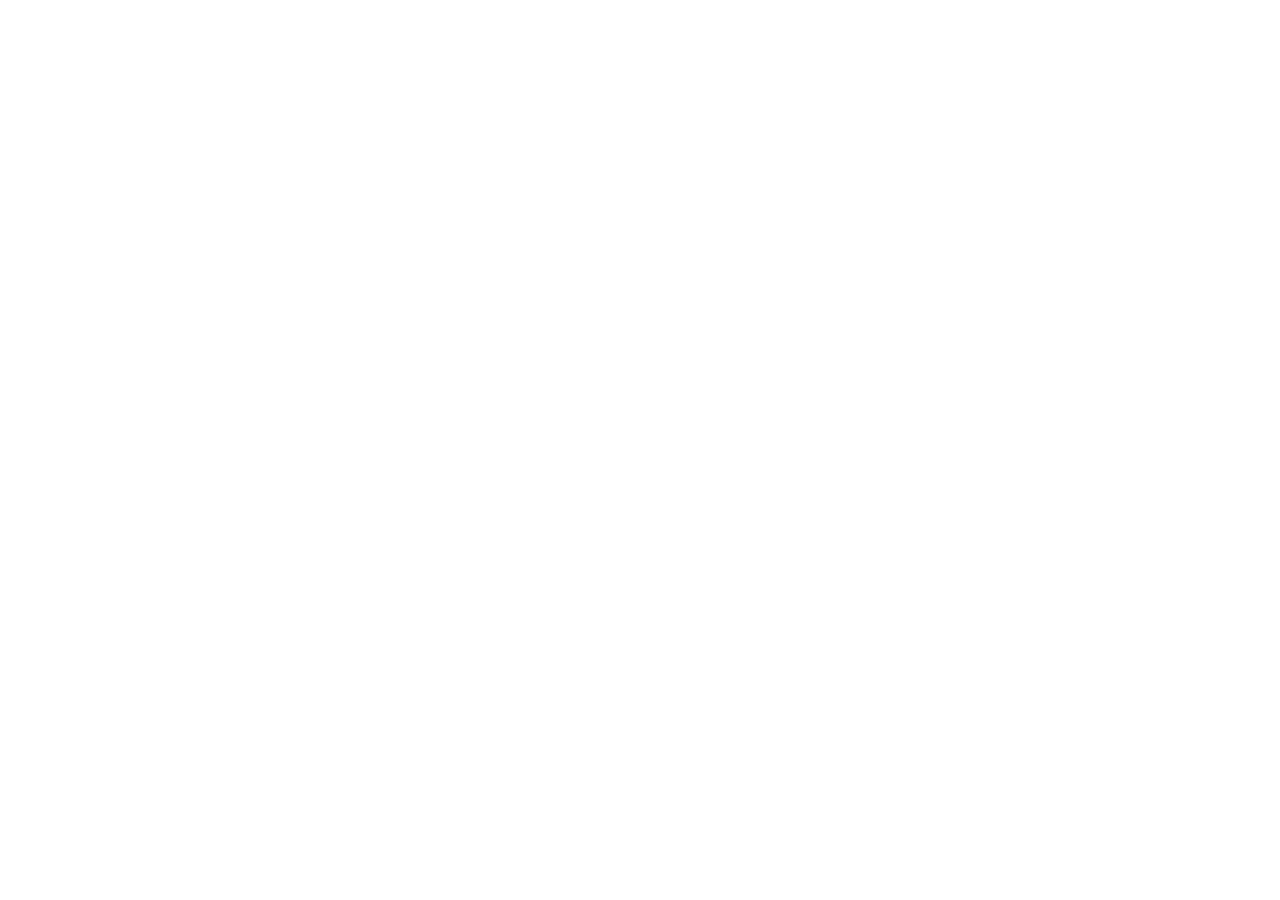
==== index.html @ 49a54564 "Add initial HTML structure for AppSyed" ====
<!DOCTYPE html>
<html lang="en">
<head>
  <meta charset="UTF-8">
  <meta name="viewport" content="width=device-width, initial-scale=1.0">
  <meta name="theme-color" content="#047857">
  <meta name="description" content="AppSyed — One Platform. Many Possibilities.">
  <title>AppSyed</title>
  <link rel="stylesheet" href="src/style.css">
</head>
<body>
  <div id="app"></div>
  <script src="src/app.js"></script>
</body>
</html>
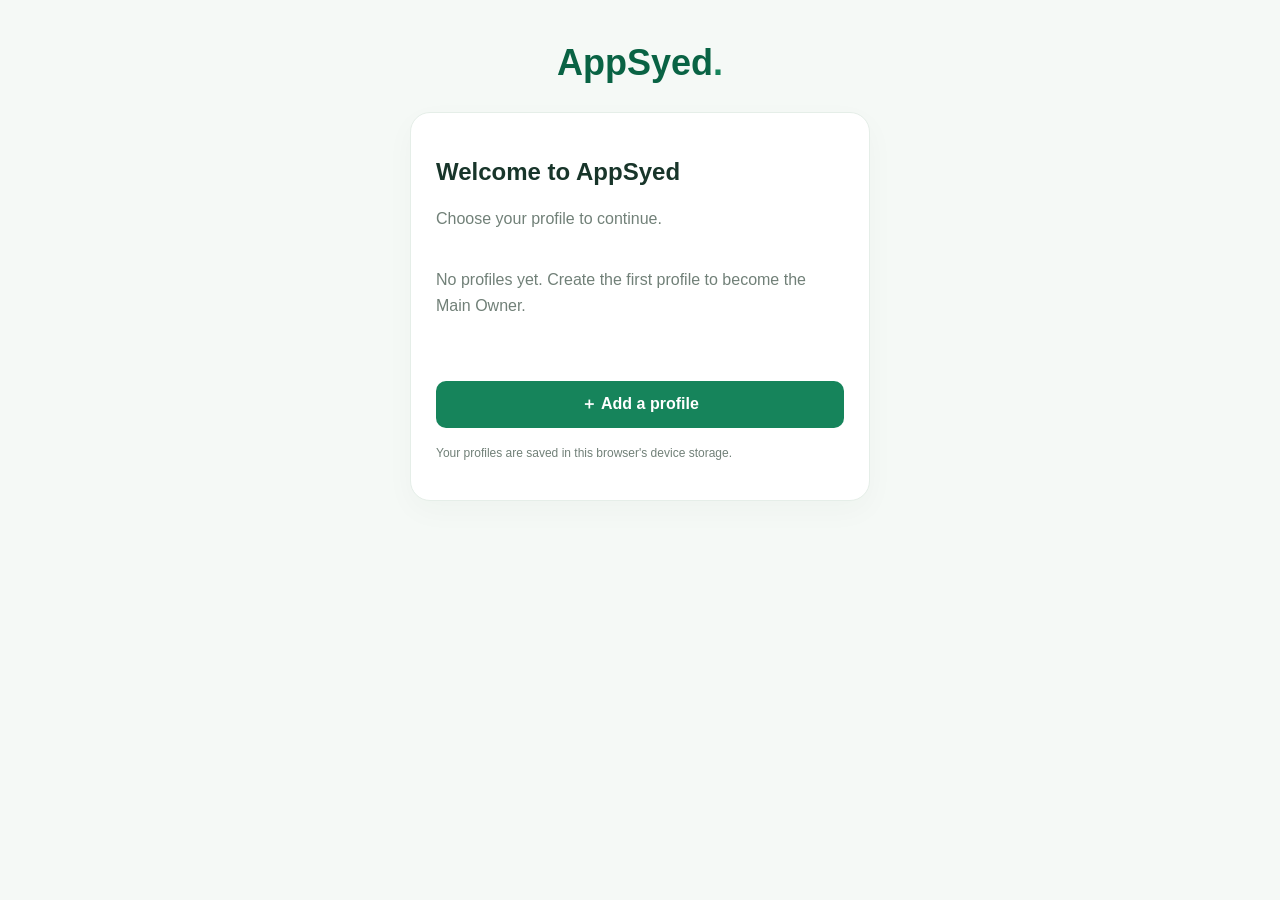
==== commit da22621e: "Update index.html" ====
--- a/index.html
+++ b/index.html
@@ -1,16 +1,614 @@
-
 <!DOCTYPE html>
 <html lang="en">
 <head>
-  <meta charset="UTF-8">
-  <meta name="viewport" content="width=device-width, initial-scale=1.0">
-  <meta name="theme-color" content="#047857">
-  <meta name="description" content="AppSyed — One Platform. Many Possibilities.">
-  <title>AppSyed</title>
-  <link rel="stylesheet" href="src/style.css">
+<meta charset="UTF-8">
+<meta name="viewport" content="width=device-width, initial-scale=1">
+<meta name="theme-color" content="#16845b">
+<title>AppSyed</title>
+<style>
+:root {
+  --green: #16845b;
+  --dark: #096344;
+  --background: #f5f9f6;
+  --text: #18352a;
+  --muted: #718078;
+  --border: #e5eee8;
+}
+* { box-sizing: border-box; }
+body {
+  margin: 0;
+  font-family: Arial, sans-serif;
+  background: var(--background);
+  color: var(--text);
+}
+button, input { font: inherit; }
+button { cursor: pointer; }
+.screen { display: none; min-height: 100vh; }
+.screen.active { display: block; }
+.wrap {
+  width: min(460px, 92%);
+  margin: auto;
+  padding: 42px 0;
+}
+.brand {
+  text-align: center;
+  color: var(--dark);
+  font-size: 36px;
+  font-weight: 800;
+  margin-bottom: 28px;
+}
+.brand span { color: var(--green); }
+.panel {
+  background: white;
+  border: 1px solid var(--border);
+  border-radius: 20px;
+  padding: 25px;
+  box-shadow: 0 10px 30px #18352a08;
+}
+.muted { color: var(--muted); line-height: 1.6; }
+.profile-list { display: grid; gap: 10px; margin: 20px 0; }
+.profile {
+  width: 100%;
+  display: flex;
+  align-items: center;
+  gap: 12px;
+  padding: 13px;
+  border: 1px solid var(--border);
+  border-radius: 13px;
+  background: white;
+  text-align: left;
+  color: var(--text);
+}
+.profile:hover { border-color: var(--green); }
+.avatar {
+  width: 44px;
+  height: 44px;
+  border-radius: 13px;
+  background: #e5f4e9;
+  color: var(--green);
+  display: grid;
+  place-items: center;
+  font-weight: bold;
+  font-size: 20px;
+  flex-shrink: 0;
+}
+.profile-info { flex: 1; }
+.profile-info small {
+  display: block;
+  color: var(--muted);
+  margin-top: 4px;
+}
+.field {
+  display: block;
+  width: 100%;
+  padding: 13px;
+  margin: 12px 0;
+  border: 1px solid var(--border);
+  border-radius: 10px;
+  outline-color: var(--green);
+}
+.btn {
+  width: 100%;
+  border: 0;
+  border-radius: 10px;
+  padding: 13px;
+  font-weight: bold;
+  margin-top: 8px;
+}
+.primary { background: var(--green); color: white; }
+.secondary { background: #edf5ef; color: var(--dark); }
+.text-button {
+  background: none;
+  border: 0;
+  color: var(--green);
+  padding: 12px 0;
+  font-weight: bold;
+}
+.message {
+  color: #b83c3c;
+  font-size: 13px;
+  min-height: 18px;
+  line-height: 1.5;
+}
+.notice {
+  padding: 12px;
+  border-radius: 10px;
+  background: #edf5ef;
+  color: var(--dark);
+  line-height: 1.5;
+  font-size: 14px;
+  margin: 14px 0;
+}
+.home {
+  width: min(1050px, 90%);
+  margin: auto;
+  padding: 35px 0 110px;
+}
+.top {
+  display: flex;
+  justify-content: space-between;
+  align-items: center;
+  padding: 17px 5%;
+  background: white;
+  border-bottom: 1px solid var(--border);
+}
+.top .brand { font-size: 25px; margin: 0; }
+.top button {
+  padding: 10px 13px;
+  border: 1px solid var(--border);
+  background: white;
+  border-radius: 9px;
+}
+.home h1 { font-size: clamp(32px, 5vw, 48px); }
+.home h1 span { color: var(--green); }
+.cards {
+  display: grid;
+  grid-template-columns: repeat(auto-fit, minmax(240px, 1fr));
+  gap: 16px;
+  margin-top: 25px;
+}
+.app-card, .creator-card {
+  background: white;
+  border: 1px solid var(--border);
+  border-radius: 18px;
+  padding: 24px;
+}
+.creator-card { background: #eaf5ed; margin-top: 22px; }
+.app-icon {
+  width: 55px;
+  height: 55px;
+  border-radius: 15px;
+  background: #e5f4e9;
+  color: var(--green);
+  display: grid;
+  place-items: center;
+  font-size: 26px;
+}
+.open-link {
+  display: inline-block;
+  background: var(--green);
+  color: white;
+  text-decoration: none;
+  padding: 12px 18px;
+  border-radius: 10px;
+  font-weight: bold;
+  margin-top: 8px;
+}
+.request {
+  display: flex;
+  justify-content: space-between;
+  align-items: center;
+  gap: 12px;
+  padding: 12px 0;
+  border-top: 1px solid var(--border);
+}
+.request button {
+  border: 0;
+  background: var(--green);
+  color: white;
+  border-radius: 8px;
+  padding: 9px 12px;
+}
+@media(max-width: 480px) {
+  .wrap { padding-top: 28px; }
+  .panel { padding: 19px; }
+  .top { padding: 14px 4%; }
+}
+</style>
 </head>
+
 <body>
-  <div id="app"></div>
-  <script src="src/app.js"></script>
+
+<section id="profileScreen" class="screen active">
+  <div class="wrap">
+    <div class="brand">AppSyed<span>.</span></div>
+    <div class="panel">
+      <h2>Welcome to AppSyed</h2>
+      <p class="muted">Choose your profile to continue.</p>
+      <div id="profileList" class="profile-list"></div>
+      <div id="profileMessage" class="message"></div>
+      <button class="btn primary" onclick="showCreate()">＋ Add a profile</button>
+      <p class="muted" style="font-size:12px;margin-top:16px">
+        Your profiles are saved in this browser's device storage.
+      </p>
+    </div>
+  </div>
+</section>
+
+<section id="loginScreen" class="screen">
+  <div class="wrap">
+    <div class="brand">AppSyed<span>.</span></div>
+    <div class="panel">
+      <h2 id="loginHeading">Enter your PIN</h2>
+      <p id="loginDescription" class="muted"></p>
+      <input id="loginPin" class="field" type="password"
+        inputmode="numeric" autocomplete="current-password"
+        placeholder="Enter your PIN">
+      <div id="loginMessage" class="message"></div>
+      <button class="btn primary" onclick="login()">Continue</button>
+      <button class="text-button" onclick="showProfiles()">← Back to profiles</button>
+    </div>
+  </div>
+</section>
+
+<section id="createScreen" class="screen">
+  <div class="wrap">
+    <div class="brand">AppSyed<span>.</span></div>
+    <div class="panel">
+      <h2>Create a profile</h2>
+      <p class="muted">Set up a separate profile with its own PIN.</p>
+
+      <input id="newName" class="field" maxlength="35"
+        autocomplete="off" placeholder="Profile name">
+
+      <input id="newPin" class="field" type="password"
+        inputmode="numeric" maxlength="8"
+        autocomplete="new-password" placeholder="Create a 4–8 digit PIN">
+
+      <input id="confirmPin" class="field" type="password"
+        inputmode="numeric" maxlength="8"
+        autocomplete="new-password" placeholder="Confirm your PIN">
+
+      <div id="createMessage" class="message"></div>
+      <div id="createNotice" class="notice" style="display:none"></div>
+
+      <button class="btn primary" onclick="createProfile()">Create profile</button>
+      <button class="text-button" onclick="showProfiles()">← Back</button>
+    </div>
+  </div>
+</section>
+
+<section id="homeScreen" class="screen">
+  <div class="top">
+    <div class="brand">AppSyed<span>.</span></div>
+    <button onclick="showProfiles()">Switch profile</button>
+  </div>
+
+  <main class="home">
+    <p class="muted" id="welcomeRole"></p>
+    <h1>Welcome, <span id="welcomeName">there</span>!</h1>
+    <p class="muted">Your digital world, all in one place.</p>
+
+    <div class="cards">
+      <article class="app-card">
+        <div class="app-icon">✓</div>
+        <h2>Productivity</h2>
+        <p class="muted">Organise your tasks, plans and daily progress.</p>
+        <a class="open-link" href="src/apps/productivity.html">Open app</a>
+      </article>
+
+      <article class="app-card">
+        <div class="app-icon">＋</div>
+        <h2>Creator Studio</h2>
+        <p class="muted">Create and prepare your own apps for AppSyed.</p>
+        <button class="btn secondary" onclick="creatorNotice()">
+          Open Creator Studio
+        </button>
+        <p id="creatorMessage" class="muted" style="font-size:13px"></p>
+      </article>
+    </div>
+
+    <section id="ownerArea" class="creator-card" style="display:none">
+      <h2>Family profile requests</h2>
+      <p class="muted">Review requests to add a family profile.</p>
+      <div id="pendingRequests"></div>
+    </section>
+  </main>
+</section>
+
+<script src="src/storage.js"></script>
+<script>
+"use strict";
+
+const ACTIVE_PROFILE_KEY = "appsyed_active_profile";
+let selectedProfile = null;
+let currentProfile = null;
+
+function showScreen(id) {
+  document.querySelectorAll(".screen").forEach(screen => {
+    screen.classList.remove("active");
+  });
+  document.getElementById(id).classList.add("active");
+}
+
+function showProfiles() {
+  sessionStorage.removeItem(ACTIVE_PROFILE_KEY);
+  selectedProfile = null;
+  currentProfile = null;
+  showScreen("profileScreen");
+  loadProfiles();
+}
+
+function showCreate() {
+  document.getElementById("newName").value = "";
+  document.getElementById("newPin").value = "";
+  document.getElementById("confirmPin").value = "";
+  document.getElementById("createMessage").textContent = "";
+  showScreen("createScreen");
+}
+
+function showLogin(profile) {
+  selectedProfile = profile;
+  document.getElementById("loginHeading").textContent =
+    "Hello, " + profile.name;
+  document.getElementById("loginDescription").textContent =
+    "Enter your PIN to open your profile.";
+  document.getElementById("loginPin").value = "";
+  document.getElementById("loginMessage").textContent = "";
+  showScreen("loginScreen");
+  document.getElementById("loginPin").focus();
+}
+
+function bytesToBase64(bytes) {
+  let binary = "";
+  bytes.forEach(byte => binary += String.fromCharCode(byte));
+  return btoa(binary);
+}
+
+async function makePinHash(pin, saltBytes) {
+  const key = await crypto.subtle.importKey(
+    "raw",
+    new TextEncoder().encode(pin),
+    "PBKDF2",
+    false,
+    ["deriveBits"]
+  );
+
+  const bits = await crypto.subtle.deriveBits({
+    name: "PBKDF2",
+    salt: saltBytes,
+    iterations: 150000,
+    hash: "SHA-256"
+  }, key, 256);
+
+  return bytesToBase64(new Uint8Array(bits));
+}
+
+async function createProfile() {
+  const message = document.getElementById("createMessage");
+  const name = document.getElementById("newName").value.trim();
+  const pin = document.getElementById("newPin").value;
+  const confirm = document.getElementById("confirmPin").value;
+
+  message.textContent = "";
+
+  if (!name) {
+    message.textContent = "Please enter a profile name.";
+    return;
+  }
+
+  if (!/^\d{4,8}$/.test(pin)) {
+    message.textContent = "Your PIN must contain 4 to 8 digits.";
+    return;
+  }
+
+  if (pin !== confirm) {
+    message.textContent = "The PINs do not match.";
+    return;
+  }
+
+  try {
+    if (!window.crypto || !crypto.subtle) {
+      throw new Error("Secure PIN setup requires the HTTPS version of AppSyed.");
+    }
+
+    const existingProfiles = await AppSyedStorage.getProfiles();
+    const isFirstProfile = existingProfiles.length === 0;
+    const salt = crypto.getRandomValues(new Uint8Array(16));
+    const pinHash = await makePinHash(pin, salt);
+
+    const profile = {
+      id: crypto.randomUUID(),
+      name,
+      role: isFirstProfile ? "Main Owner" : "Family Member",
+      status: isFirstProfile ? "approved" : "pending",
+      pinSalt: bytesToBase64(salt),
+      pinHash,
+      createdAt: new Date().toISOString()
+    };
+
+    await AppSyedStorage.saveProfile(profile);
+
+    if (isFirstProfile) {
+      showProfiles();
+    } else {
+      document.getElementById("createNotice").style.display = "block";
+      document.getElementById("createNotice").textContent =
+        "Your profile request has been saved. The Main Owner must approve it before you can sign in.";
+      message.textContent = "";
+      document.getElementById("newName").value = "";
+      document.getElementById("newPin").value = "";
+      document.getElementById("confirmPin").value = "";
+    }
+  } catch (error) {
+    message.textContent = error.message || "Could not save this profile.";
+  }
+}
+
+async function loadProfiles() {
+  const list = document.getElementById("profileList");
+  const message = document.getElementById("profileMessage");
+  list.innerHTML = "";
+  message.textContent = "";
+
+  try {
+    const profiles = await AppSyedStorage.getProfiles();
+    const approved = profiles.filter(p => p.status === "approved");
+    const pending = profiles.filter(p => p.status === "pending");
+
+    if (approved.length === 0) {
+      list.innerHTML =
+        '<p class="muted">No profiles yet. Create the first profile to become the Main Owner.</p>';
+    }
+
+    approved.forEach(profile => {
+      const button = document.createElement("button");
+      button.className = "profile";
+
+      const avatar = document.createElement("span");
+      avatar.className = "avatar";
+      avatar.textContent = profile.name.charAt(0).toUpperCase();
+
+      const info = document.createElement("span");
+      info.className = "profile-info";
+
+      const name = document.createElement("strong");
+      name.textContent = profile.name;
+
+      const role = document.createElement("small");
+      role.textContent = profile.role;
+
+      info.append(name, role);
+      button.append(avatar, info);
+      button.onclick = () => showLogin(profile);
+      list.appendChild(button);
+    });
+
+    if (pending.length > 0) {
+      const pendingNote = document.createElement("p");
+      pendingNote.className = "muted";
+      pendingNote.textContent =
+        pending.length + " profile request(s) waiting for Main Owner approval.";
+      list.appendChild(pendingNote);
+    }
+  } catch (error) {
+    message.textContent =
+      "Could not open device storage. Please reload AppSyed and try again.";
+  }
+}
+
+async function login() {
+  const message = document.getElementById("loginMessage");
+  const pin = document.getElementById("loginPin").value;
+  message.textContent = "";
+
+  if (!selectedProfile) {
+    message.textContent = "Please select a profile first.";
+    return;
+  }
+
+  if (!/^\d{4,8}$/.test(pin)) {
+    message.textContent = "Enter your 4–8 digit PIN.";
+    return;
+  }
+
+  try {
+    const profile = await AppSyedStorage.getProfile(selectedProfile.id);
+
+    if (!profile || profile.status !== "approved") {
+      message.textContent = "This profile is not approved yet.";
+      return;
+    }
+
+    const salt = Uint8Array.from(
+      atob(profile.pinSalt),
+      character => character.charCodeAt(0)
+    );
+
+    const enteredHash = await makePinHash(pin, salt);
+
+    if (enteredHash !== profile.pinHash) {
+      message.textContent = "Incorrect PIN. Please try again.";
+      return;
+    }
+
+    currentProfile = profile;
+    sessionStorage.setItem(ACTIVE_PROFILE_KEY, profile.id);
+    openHome(profile);
+  } catch (error) {
+    message.textContent = "Could not check your PIN. Please try again.";
+  }
+}
+
+async function openHome(profile) {
+  document.getElementById("welcomeName").textContent = profile.name;
+  document.getElementById("welcomeRole").textContent = profile.role;
+  showScreen("homeScreen");
+
+  const ownerArea = document.getElementById("ownerArea");
+  ownerArea.style.display =
+    profile.role === "Main Owner" ? "block" : "none";
+
+  if (profile.role === "Main Owner") {
+    await loadPendingRequests();
+  }
+}
+
+async function loadPendingRequests() {
+  const container = document.getElementById("pendingRequests");
+  container.innerHTML = "";
+
+  try {
+    const profiles = await AppSyedStorage.getProfiles();
+    const pending = profiles.filter(p => p.status === "pending");
+
+    if (pending.length === 0) {
+      container.textContent = "No pending requests.";
+      return;
+    }
+
+    pending.forEach(profile => {
+      const row = document.createElement("div");
+      row.className = "request";
+
+      const label = document.createElement("span");
+      label.textContent = profile.name;
+
+      const approve = document.createElement("button");
+      approve.textContent = "Approve";
+      approve.onclick = async () => {
+        profile.status = "approved";
+        await AppSyedStorage.saveProfile(profile);
+        await loadPendingRequests();
+      };
+
+      row.append(label, approve);
+      container.appendChild(row);
+    });
+  } catch (error) {
+    container.textContent = "Could not load profile requests.";
+  }
+}
+
+function creatorNotice() {
+  document.getElementById("creatorMessage").textContent =
+    "Creator Studio is planned; its app-building tools are not ready yet.";
+}
+
+async function startApp() {
+  try {
+    if (!window.indexedDB) {
+      throw new Error("This browser does not support IndexedDB.");
+    }
+
+    await AppSyedStorage.openDatabase();
+
+    // Request persistent device storage where the browser allows it.
+    // The browser may decline this request.
+    if (navigator.storage && navigator.storage.persist) {
+      navigator.storage.persist().catch(() => false);
+    }
+
+    const activeId = sessionStorage.getItem(ACTIVE_PROFILE_KEY);
+
+    if (activeId) {
+      const profile = await AppSyedStorage.getProfile(activeId);
+
+      if (profile && profile.status === "approved") {
+        currentProfile = profile;
+        openHome(profile);
+        return;
+      }
+    }
+
+    showProfiles();
+  } catch (error) {
+    document.getElementById("profileMessage").textContent =
+      "AppSyed could not start its device storage. Please open it using the GitHub Pages HTTPS link.";
+  }
+}
+
+startApp();
+</script>
 </body>
 </html>
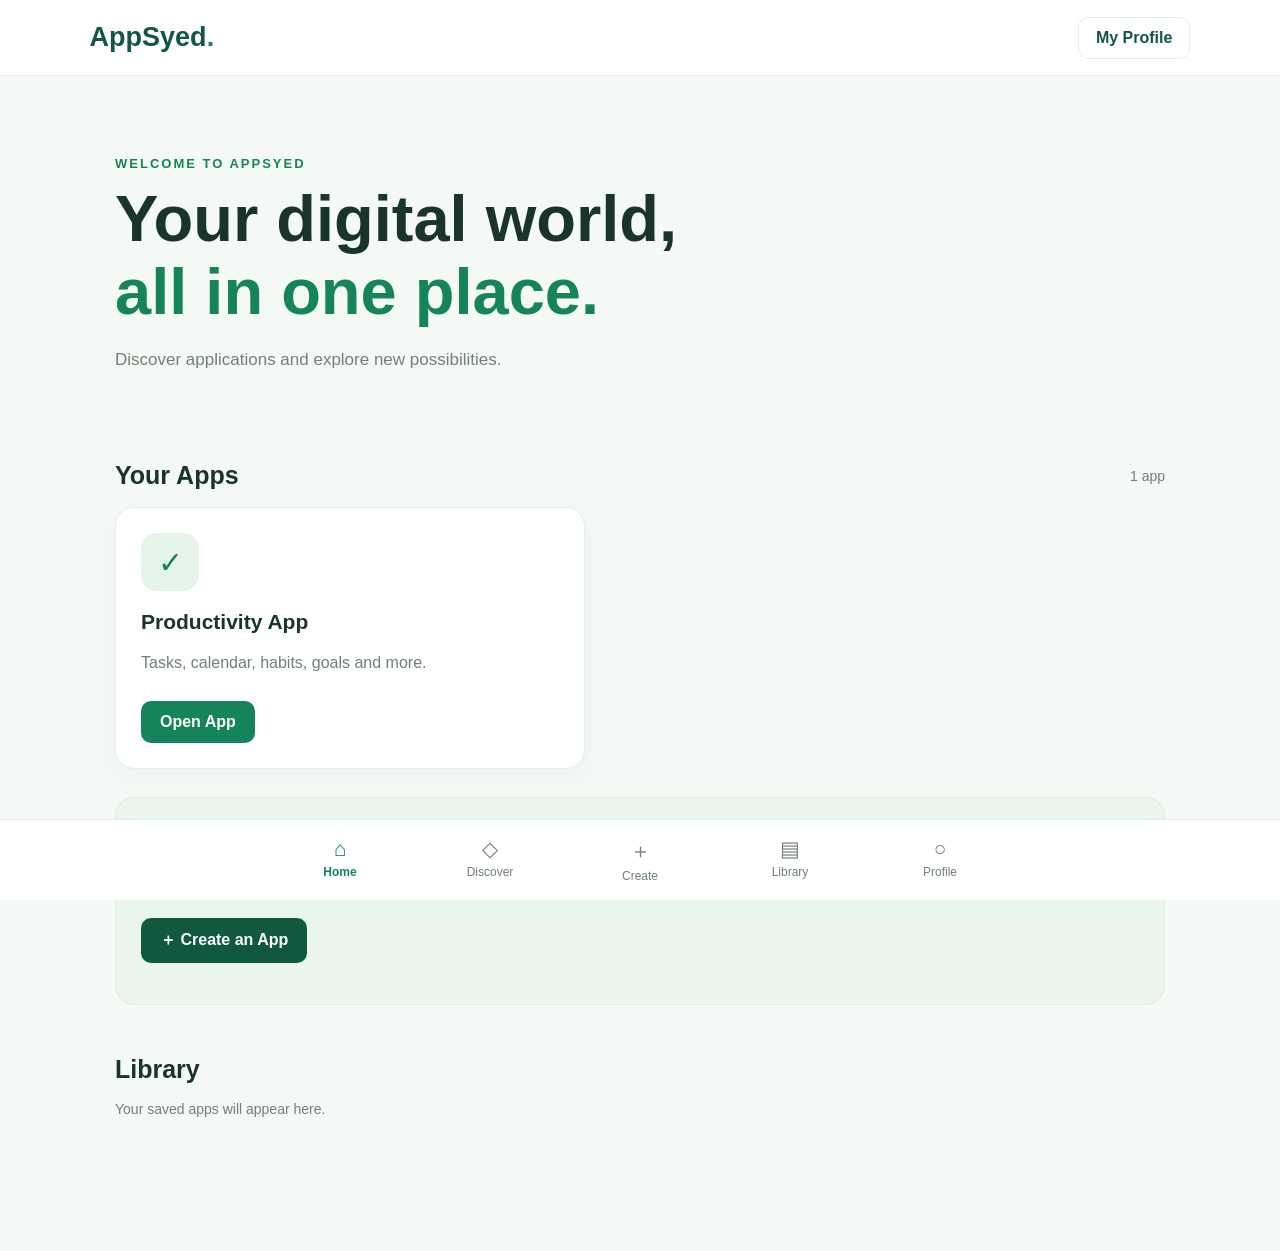
==== commit ebcce4a0: "Update index.html" ====
--- a/index.html
+++ b/index.html
@@ -1,3 +1,4 @@
+
 <!DOCTYPE html>
 <html lang="en">
 <head>
@@ -7,608 +8,318 @@
 <title>AppSyed</title>
 <style>
 :root {
-  --green: #16845b;
-  --dark: #096344;
-  --background: #f5f9f6;
-  --text: #18352a;
-  --muted: #718078;
-  --border: #e5eee8;
-}
-* { box-sizing: border-box; }
-body {
-  margin: 0;
-  font-family: Arial, sans-serif;
-  background: var(--background);
-  color: var(--text);
-}
-button, input { font: inherit; }
-button { cursor: pointer; }
-.screen { display: none; min-height: 100vh; }
-.screen.active { display: block; }
-.wrap {
-  width: min(460px, 92%);
-  margin: auto;
-  padding: 42px 0;
-}
-.brand {
-  text-align: center;
-  color: var(--dark);
-  font-size: 36px;
-  font-weight: 800;
-  margin-bottom: 28px;
-}
-.brand span { color: var(--green); }
-.panel {
-  background: white;
-  border: 1px solid var(--border);
-  border-radius: 20px;
-  padding: 25px;
-  box-shadow: 0 10px 30px #18352a08;
-}
-.muted { color: var(--muted); line-height: 1.6; }
-.profile-list { display: grid; gap: 10px; margin: 20px 0; }
-.profile {
-  width: 100%;
-  display: flex;
-  align-items: center;
-  gap: 12px;
-  padding: 13px;
-  border: 1px solid var(--border);
-  border-radius: 13px;
-  background: white;
-  text-align: left;
-  color: var(--text);
-}
-.profile:hover { border-color: var(--green); }
-.avatar {
-  width: 44px;
-  height: 44px;
-  border-radius: 13px;
-  background: #e5f4e9;
-  color: var(--green);
-  display: grid;
-  place-items: center;
-  font-weight: bold;
-  font-size: 20px;
-  flex-shrink: 0;
-}
-.profile-info { flex: 1; }
-.profile-info small {
-  display: block;
-  color: var(--muted);
-  margin-top: 4px;
-}
-.field {
-  display: block;
-  width: 100%;
-  padding: 13px;
-  margin: 12px 0;
-  border: 1px solid var(--border);
-  border-radius: 10px;
-  outline-color: var(--green);
-}
-.btn {
-  width: 100%;
-  border: 0;
-  border-radius: 10px;
-  padding: 13px;
-  font-weight: bold;
-  margin-top: 8px;
-}
-.primary { background: var(--green); color: white; }
-.secondary { background: #edf5ef; color: var(--dark); }
-.text-button {
-  background: none;
-  border: 0;
-  color: var(--green);
-  padding: 12px 0;
-  font-weight: bold;
-}
-.message {
-  color: #b83c3c;
-  font-size: 13px;
-  min-height: 18px;
-  line-height: 1.5;
-}
-.notice {
-  padding: 12px;
-  border-radius: 10px;
-  background: #edf5ef;
-  color: var(--dark);
-  line-height: 1.5;
-  font-size: 14px;
-  margin: 14px 0;
-}
-.home {
-  width: min(1050px, 90%);
-  margin: auto;
-  padding: 35px 0 110px;
-}
-.top {
-  display: flex;
-  justify-content: space-between;
-  align-items: center;
-  padding: 17px 5%;
-  background: white;
-  border-bottom: 1px solid var(--border);
-}
-.top .brand { font-size: 25px; margin: 0; }
-.top button {
-  padding: 10px 13px;
-  border: 1px solid var(--border);
-  background: white;
-  border-radius: 9px;
-}
-.home h1 { font-size: clamp(32px, 5vw, 48px); }
-.home h1 span { color: var(--green); }
-.cards {
-  display: grid;
-  grid-template-columns: repeat(auto-fit, minmax(240px, 1fr));
-  gap: 16px;
-  margin-top: 25px;
-}
-.app-card, .creator-card {
-  background: white;
-  border: 1px solid var(--border);
-  border-radius: 18px;
-  padding: 24px;
-}
-.creator-card { background: #eaf5ed; margin-top: 22px; }
-.app-icon {
-  width: 55px;
-  height: 55px;
-  border-radius: 15px;
-  background: #e5f4e9;
-  color: var(--green);
-  display: grid;
-  place-items: center;
-  font-size: 26px;
-}
-.open-link {
-  display: inline-block;
-  background: var(--green);
-  color: white;
-  text-decoration: none;
-  padding: 12px 18px;
-  border-radius: 10px;
-  font-weight: bold;
-  margin-top: 8px;
-}
-.request {
-  display: flex;
-  justify-content: space-between;
-  align-items: center;
-  gap: 12px;
-  padding: 12px 0;
-  border-top: 1px solid var(--border);
-}
-.request button {
-  border: 0;
-  background: var(--green);
-  color: white;
-  border-radius: 8px;
-  padding: 9px 12px;
-}
-@media(max-width: 480px) {
-  .wrap { padding-top: 28px; }
-  .panel { padding: 19px; }
-  .top { padding: 14px 4%; }
+  --green:#16845b;
+  --dark:#10583e;
+  --bg:#f5f9f6;
+  --text:#19352a;
+  --muted:#718078;
+  --border:#e5eee8;
+}
+*{box-sizing:border-box}
+body{margin:0;font-family:Arial,sans-serif;background:var(--bg);color:var(--text)}
+button,input{font:inherit}
+button,a{cursor:pointer}
+a{text-decoration:none;color:inherit}
+header{height:76px;background:white;border-bottom:1px solid var(--border);display:flex;align-items:center;justify-content:space-between;padding:0 7%}
+.logo{font-size:27px;font-weight:800;color:var(--dark)}
+.logo span{color:var(--green)}
+.profile-btn{border:1px solid var(--border);background:white;padding:11px 17px;border-radius:10px;color:var(--dark);font-weight:bold}
+main{width:min(1050px,88%);margin:auto;padding:55px 0 120px}
+.hero{padding:25px 0 45px}
+.eyebrow{color:var(--green);font-size:13px;font-weight:bold;letter-spacing:2px}
+.hero h1{font-size:clamp(38px,6vw,65px);line-height:1.12;margin:12px 0}
+.hero h1 span{color:var(--green)}
+.hero p{font-size:17px;color:var(--muted);line-height:1.7}
+.section-heading{display:flex;align-items:center;justify-content:space-between;margin:25px 0 17px}
+.section-heading h2{margin:0;font-size:25px}
+.count{color:var(--muted);font-size:14px}
+.app-card{background:white;border:1px solid var(--border);border-radius:19px;padding:25px;max-width:470px;box-shadow:0 8px 25px #18352a08}
+.app-icon{height:58px;width:58px;border-radius:16px;background:#e5f4e9;color:var(--green);display:grid;place-items:center;font-size:30px}
+.app-card h3{font-size:21px;margin:19px 0 8px}
+.app-card p,.creator p{color:var(--muted);line-height:1.6}
+.open-btn,.create-btn{display:inline-block;border:0;background:var(--green);color:white;padding:12px 19px;border-radius:10px;font-weight:bold;margin-top:9px}
+.creator{margin-top:28px;padding:25px;border-radius:19px;background:#eaf5ed;border:1px solid #dcece0}
+.creator h2{margin:0}
+.creator button{background:var(--dark)}
+.bottom-nav{position:fixed;bottom:0;left:0;right:0;display:flex;justify-content:center;gap:0;background:white;border-top:1px solid var(--border);padding:10px 8px calc(10px + env(safe-area-inset-bottom));z-index:5}
+.bottom-nav a{flex:1;max-width:150px;text-align:center;color:var(--muted);font-size:12px;padding:7px 2px}
+.bottom-nav a span{display:block;font-size:21px;margin-bottom:4px}
+.bottom-nav a.active{color:var(--green);font-weight:bold}
+/* Profile and login panels */
+.overlay{display:none;position:fixed;inset:0;background:#10251c99;z-index:10;overflow:auto;padding:22px}
+.overlay.show{display:grid;place-items:center}
+.dialog{background:white;border-radius:19px;padding:25px;width:min(440px,100%);max-height:90vh;overflow:auto}
+.dialog h2{margin-top:0}
+.close{float:right;border:0;background:#edf5ef;border-radius:8px;padding:8px 12px}
+.field{width:100%;padding:13px;margin:9px 0;border:1px solid var(--border);border-radius:10px}
+.action{width:100%;border:0;border-radius:10px;padding:13px;margin-top:9px;background:var(--green);color:white;font-weight:bold}
+.secondary{background:#edf5ef;color:var(--dark)}
+.text-button{border:0;background:none;color:var(--green);padding:13px 0}
+.profile-item{width:100%;display:flex;align-items:center;gap:12px;text-align:left;padding:12px;border:1px solid var(--border);border-radius:12px;background:white;margin:9px 0}
+.avatar{width:42px;height:42px;border-radius:13px;background:#e5f4e9;color:var(--green);display:grid;place-items:center;font-weight:bold}
+.profile-info{flex:1}
+.profile-info small{display:block;color:var(--muted);margin-top:4px}
+.message{font-size:13px;color:#b53c3c;line-height:1.5;min-height:18px}
+.notice{font-size:13px;color:var(--dark);background:#edf5ef;padding:11px;border-radius:9px;line-height:1.5}
+@media(max-width:600px){
+ header{height:65px;padding:0 5%}
+ main{width:90%;padding-top:35px}
+ .hero{padding-bottom:28px}
+ .hero p{font-size:15px}
+ .dialog{padding:20px}
 }
 </style>
 </head>
-
 <body>
 
-<section id="profileScreen" class="screen active">
-  <div class="wrap">
-    <div class="brand">AppSyed<span>.</span></div>
-    <div class="panel">
-      <h2>Welcome to AppSyed</h2>
-      <p class="muted">Choose your profile to continue.</p>
-      <div id="profileList" class="profile-list"></div>
-      <div id="profileMessage" class="message"></div>
-      <button class="btn primary" onclick="showCreate()">＋ Add a profile</button>
-      <p class="muted" style="font-size:12px;margin-top:16px">
-        Your profiles are saved in this browser's device storage.
-      </p>
+<header>
+  <a class="logo" href="index.html">AppSyed<span>.</span></a>
+  <button class="profile-btn" onclick="openProfiles()">My Profile</button>
+</header>
+
+<main>
+  <section class="hero" id="home">
+    <div class="eyebrow">WELCOME TO APPSYED</div>
+    <h1>Your digital world,<br><span>all in one place.</span></h1>
+    <p>Discover applications and explore new possibilities.</p>
+  </section>
+
+  <section id="discover">
+    <div class="section-heading">
+      <h2>Your Apps</h2>
+      <span class="count">1 app</span>
     </div>
+
+    <article class="app-card">
+      <div class="app-icon">✓</div>
+      <h3>Productivity App</h3>
+      <p>Tasks, calendar, habits, goals and more.</p>
+      <a class="open-btn" href="src/apps/productivity.html">Open App</a>
+    </article>
+  </section>
+
+  <section class="creator" id="create">
+    <h2>Creator Studio</h2>
+    <p>Have an idea? Create your own application and publish it on AppSyed.</p>
+    <button class="create-btn" onclick="showCreatorMessage()">＋ Create an App</button>
+    <p id="creatorMessage" aria-live="polite"></p>
+  </section>
+
+  <section id="library" style="padding-top:25px">
+    <div class="section-heading"><h2>Library</h2></div>
+    <p class="count">Your saved apps will appear here.</p>
+  </section>
+</main>
+
+<nav class="bottom-nav">
+  <a href="#home" class="active"><span>⌂</span>Home</a>
+  <a href="#discover"><span>◇</span>Discover</a>
+  <a href="#create"><span>＋</span>Create</a>
+  <a href="#library"><span>▤</span>Library</a>
+  <a href="#profile" onclick="openProfiles();return false"><span>○</span>Profile</a>
+</nav>
+
+<!-- Profile selection -->
+<div class="overlay" id="profileOverlay">
+  <div class="dialog">
+    <button class="close" onclick="closeDialogs()">✕</button>
+    <h2>My Profile</h2>
+    <p style="color:var(--muted)">Choose your profile to continue.</p>
+    <div id="profileList"></div>
+    <div id="profileMessage" class="message"></div>
+    <button class="action" onclick="showCreate()">＋ Add a profile</button>
+    <p class="notice">Profiles are saved in device-managed browser storage.</p>
   </div>
-</section>
-
-<section id="loginScreen" class="screen">
-  <div class="wrap">
-    <div class="brand">AppSyed<span>.</span></div>
-    <div class="panel">
-      <h2 id="loginHeading">Enter your PIN</h2>
-      <p id="loginDescription" class="muted"></p>
-      <input id="loginPin" class="field" type="password"
-        inputmode="numeric" autocomplete="current-password"
-        placeholder="Enter your PIN">
-      <div id="loginMessage" class="message"></div>
-      <button class="btn primary" onclick="login()">Continue</button>
-      <button class="text-button" onclick="showProfiles()">← Back to profiles</button>
-    </div>
+</div>
+
+<!-- PIN login -->
+<div class="overlay" id="loginOverlay">
+  <div class="dialog">
+    <button class="close" onclick="closeDialogs()">✕</button>
+    <h2 id="loginTitle">Enter your PIN</h2>
+    <p style="color:var(--muted)">Enter your PIN to open your profile.</p>
+    <input id="loginPin" class="field" type="password" inputmode="numeric" maxlength="8" placeholder="4–8 digit PIN">
+    <div id="loginMessage" class="message"></div>
+    <button class="action" onclick="login()">Continue</button>
+    <button class="text-button" onclick="backToProfiles()">← Back to profiles</button>
   </div>
-</section>
-
-<section id="createScreen" class="screen">
-  <div class="wrap">
-    <div class="brand">AppSyed<span>.</span></div>
-    <div class="panel">
-      <h2>Create a profile</h2>
-      <p class="muted">Set up a separate profile with its own PIN.</p>
-
-      <input id="newName" class="field" maxlength="35"
-        autocomplete="off" placeholder="Profile name">
-
-      <input id="newPin" class="field" type="password"
-        inputmode="numeric" maxlength="8"
-        autocomplete="new-password" placeholder="Create a 4–8 digit PIN">
-
-      <input id="confirmPin" class="field" type="password"
-        inputmode="numeric" maxlength="8"
-        autocomplete="new-password" placeholder="Confirm your PIN">
-
-      <div id="createMessage" class="message"></div>
-      <div id="createNotice" class="notice" style="display:none"></div>
-
-      <button class="btn primary" onclick="createProfile()">Create profile</button>
-      <button class="text-button" onclick="showProfiles()">← Back</button>
-    </div>
+</div>
+
+<!-- Create profile -->
+<div class="overlay" id="createOverlay">
+  <div class="dialog">
+    <button class="close" onclick="closeDialogs()">✕</button>
+    <h2>Create a profile</h2>
+    <p style="color:var(--muted)">Create a separate profile with its own PIN.</p>
+    <input id="newName" class="field" maxlength="35" placeholder="Profile name">
+    <input id="newPin" class="field" type="password" inputmode="numeric" maxlength="8" placeholder="Create a 4–8 digit PIN">
+    <input id="confirmPin" class="field" type="password" inputmode="numeric" maxlength="8" placeholder="Confirm PIN">
+    <div id="createMessage" class="message"></div>
+    <button class="action" onclick="createProfile()">Create profile</button>
+    <button class="text-button" onclick="backToProfiles()">← Back</button>
   </div>
-</section>
-
-<section id="homeScreen" class="screen">
-  <div class="top">
-    <div class="brand">AppSyed<span>.</span></div>
-    <button onclick="showProfiles()">Switch profile</button>
-  </div>
-
-  <main class="home">
-    <p class="muted" id="welcomeRole"></p>
-    <h1>Welcome, <span id="welcomeName">there</span>!</h1>
-    <p class="muted">Your digital world, all in one place.</p>
-
-    <div class="cards">
-      <article class="app-card">
-        <div class="app-icon">✓</div>
-        <h2>Productivity</h2>
-        <p class="muted">Organise your tasks, plans and daily progress.</p>
-        <a class="open-link" href="src/apps/productivity.html">Open app</a>
-      </article>
-
-      <article class="app-card">
-        <div class="app-icon">＋</div>
-        <h2>Creator Studio</h2>
-        <p class="muted">Create and prepare your own apps for AppSyed.</p>
-        <button class="btn secondary" onclick="creatorNotice()">
-          Open Creator Studio
-        </button>
-        <p id="creatorMessage" class="muted" style="font-size:13px"></p>
-      </article>
-    </div>
-
-    <section id="ownerArea" class="creator-card" style="display:none">
-      <h2>Family profile requests</h2>
-      <p class="muted">Review requests to add a family profile.</p>
-      <div id="pendingRequests"></div>
-    </section>
-  </main>
-</section>
+</div>
 
 <script src="src/storage.js"></script>
 <script>
 "use strict";
 
-const ACTIVE_PROFILE_KEY = "appsyed_active_profile";
 let selectedProfile = null;
-let currentProfile = null;
-
-function showScreen(id) {
-  document.querySelectorAll(".screen").forEach(screen => {
-    screen.classList.remove("active");
+
+function closeDialogs(){
+  document.querySelectorAll(".overlay").forEach(el=>el.classList.remove("show"));
+}
+function openProfiles(){
+  closeDialogs();
+  document.getElementById("profileOverlay").classList.add("show");
+  loadProfiles();
+}
+function backToProfiles(){
+  closeDialogs();
+  openProfiles();
+}
+function showCreate(){
+  closeDialogs();
+  document.getElementById("createMessage").textContent="";
+  document.getElementById("newName").value="";
+  document.getElementById("newPin").value="";
+  document.getElementById("confirmPin").value="";
+  document.getElementById("createOverlay").classList.add("show");
+}
+function showLogin(profile){
+  selectedProfile=profile;
+  closeDialogs();
+  document.getElementById("loginTitle").textContent="Hello, "+profile.name;
+  document.getElementById("loginPin").value="";
+  document.getElementById("loginMessage").textContent="";
+  document.getElementById("loginOverlay").classList.add("show");
+}
+function bytesToBase64(bytes){
+  return btoa(Array.from(bytes).map(b=>String.fromCharCode(b)).join(""));
+}
+async function hashPin(pin,salt){
+  const key=await crypto.subtle.importKey(
+    "raw",new TextEncoder().encode(pin),"PBKDF2",false,["deriveBits"]
+  );
+  const result=await crypto.subtle.deriveBits({
+    name:"PBKDF2",salt,iterations:150000,hash:"SHA-256"
+  },key,256);
+  return bytesToBase64(new Uint8Array(result));
+}
+async function createProfile(){
+  const message=document.getElementById("createMessage");
+  const name=document.getElementById("newName").value.trim();
+  const pin=document.getElementById("newPin").value;
+  const confirm=document.getElementById("confirmPin").value;
+  message.textContent="";
+
+  if(!name){message.textContent="Enter a profile name.";return;}
+  if(!/^\d{4,8}$/.test(pin)){message.textContent="PIN must be 4–8 digits.";return;}
+  if(pin!==confirm){message.textContent="The PINs do not match.";return;}
+
+  try{
+    const profiles=await AppSyedStorage.getProfiles();
+    const owner=profiles.length===0;
+    const salt=crypto.getRandomValues(new Uint8Array(16));
+    const profile={
+      id:crypto.randomUUID(),
+      name,
+      role:owner?"Main Owner":"Family Member",
+      status:owner?"approved":"pending",
+      pinSalt:bytesToBase64(salt),
+      pinHash:await hashPin(pin,salt),
+      createdAt:new Date().toISOString()
+    };
+    await AppSyedStorage.saveProfile(profile);
+    closeDialogs();
+    openProfiles();
+    if(!owner){
+      document.getElementById("profileMessage").textContent=
+        "Profile request saved. The Main Owner must approve it.";
+    }
+  }catch(error){
+    message.textContent=error.message||"Could not save the profile.";
+  }
+}
+async function loadProfiles(){
+  const list=document.getElementById("profileList");
+  const message=document.getElementById("profileMessage");
+  list.replaceChildren();
+  message.textContent="";
+  try{
+    const profiles=await AppSyedStorage.getProfiles();
+    const approved=profiles.filter(p=>p.status==="approved");
+    const pending=profiles.filter(p=>p.status==="pending");
+
+    if(!approved.length){
+      const note=document.createElement("p");
+      note.textContent="No profiles yet. Create the first profile to become Main Owner.";
+      note.style.color="var(--muted)";
+      list.append(note);
+    }
+
+    approved.forEach(profile=>{
+      const button=document.createElement("button");
+      button.className="profile-item";
+      const avatar=document.createElement("span");
+      avatar.className="avatar";
+      avatar.textContent=profile.name.charAt(0).toUpperCase();
+      const info=document.createElement("span");
+      info.className="profile-info";
+      const name=document.createElement("strong");
+      name.textContent=profile.name;
+      const role=document.createElement("small");
+      role.textContent=profile.role;
+      info.append(name,role);
+      button.append(avatar,info);
+      button.onclick=()=>showLogin(profile);
+      list.append(button);
+    });
+
+    if(pending.length){
+      const note=document.createElement("p");
+      note.className="notice";
+      note.textContent=pending.length+" profile request(s) awaiting owner approval.";
+      list.append(note);
+    }
+  }catch(error){
+    message.textContent="Could not read device storage. Check that storage.js is saved.";
+  }
+}
+async function login(){
+  const message=document.getElementById("loginMessage");
+  const pin=document.getElementById("loginPin").value;
+  message.textContent="";
+  if(!selectedProfile){message.textContent="Select a profile first.";return;}
+  if(!/^\d{4,8}$/.test(pin)){message.textContent="Enter your 4–8 digit PIN.";return;}
+  try{
+    const profile=await AppSyedStorage.getProfile(selectedProfile.id);
+    if(!profile||profile.status!=="approved"){
+      message.textContent="This profile is not approved yet.";return;
+    }
+    const salt=Uint8Array.from(atob(profile.pinSalt),c=>c.charCodeAt(0));
+    const entered=await hashPin(pin,salt);
+    if(entered!==profile.pinHash){
+      message.textContent="Incorrect PIN. Try again.";return;
+    }
+    sessionStorage.setItem("appsyed_active_profile",profile.id);
+    closeDialogs();
+    alert("Welcome, "+profile.name+"!");
+  }catch(error){
+    message.textContent="Could not verify your PIN. Please try again.";
+  }
+}
+function showCreatorMessage(){
+  document.getElementById("creatorMessage").textContent=
+    "Creator Studio is coming next. App creation and publishing will be free.";
+}
+document.querySelectorAll(".bottom-nav a").forEach(link=>{
+  link.addEventListener("click",()=>{
+    document.querySelectorAll(".bottom-nav a").forEach(a=>a.classList.remove("active"));
+    link.classList.add("active");
   });
-  document.getElementById(id).classList.add("active");
-}
-
-function showProfiles() {
-  sessionStorage.removeItem(ACTIVE_PROFILE_KEY);
-  selectedProfile = null;
-  currentProfile = null;
-  showScreen("profileScreen");
-  loadProfiles();
-}
-
-function showCreate() {
-  document.getElementById("newName").value = "";
-  document.getElementById("newPin").value = "";
-  document.getElementById("confirmPin").value = "";
-  document.getElementById("createMessage").textContent = "";
-  showScreen("createScreen");
-}
-
-function showLogin(profile) {
-  selectedProfile = profile;
-  document.getElementById("loginHeading").textContent =
-    "Hello, " + profile.name;
-  document.getElementById("loginDescription").textContent =
-    "Enter your PIN to open your profile.";
-  document.getElementById("loginPin").value = "";
-  document.getElementById("loginMessage").textContent = "";
-  showScreen("loginScreen");
-  document.getElementById("loginPin").focus();
-}
-
-function bytesToBase64(bytes) {
-  let binary = "";
-  bytes.forEach(byte => binary += String.fromCharCode(byte));
-  return btoa(binary);
-}
-
-async function makePinHash(pin, saltBytes) {
-  const key = await crypto.subtle.importKey(
-    "raw",
-    new TextEncoder().encode(pin),
-    "PBKDF2",
-    false,
-    ["deriveBits"]
-  );
-
-  const bits = await crypto.subtle.deriveBits({
-    name: "PBKDF2",
-    salt: saltBytes,
-    iterations: 150000,
-    hash: "SHA-256"
-  }, key, 256);
-
-  return bytesToBase64(new Uint8Array(bits));
-}
-
-async function createProfile() {
-  const message = document.getElementById("createMessage");
-  const name = document.getElementById("newName").value.trim();
-  const pin = document.getElementById("newPin").value;
-  const confirm = document.getElementById("confirmPin").value;
-
-  message.textContent = "";
-
-  if (!name) {
-    message.textContent = "Please enter a profile name.";
-    return;
-  }
-
-  if (!/^\d{4,8}$/.test(pin)) {
-    message.textContent = "Your PIN must contain 4 to 8 digits.";
-    return;
-  }
-
-  if (pin !== confirm) {
-    message.textContent = "The PINs do not match.";
-    return;
-  }
-
-  try {
-    if (!window.crypto || !crypto.subtle) {
-      throw new Error("Secure PIN setup requires the HTTPS version of AppSyed.");
-    }
-
-    const existingProfiles = await AppSyedStorage.getProfiles();
-    const isFirstProfile = existingProfiles.length === 0;
-    const salt = crypto.getRandomValues(new Uint8Array(16));
-    const pinHash = await makePinHash(pin, salt);
-
-    const profile = {
-      id: crypto.randomUUID(),
-      name,
-      role: isFirstProfile ? "Main Owner" : "Family Member",
-      status: isFirstProfile ? "approved" : "pending",
-      pinSalt: bytesToBase64(salt),
-      pinHash,
-      createdAt: new Date().toISOString()
-    };
-
-    await AppSyedStorage.saveProfile(profile);
-
-    if (isFirstProfile) {
-      showProfiles();
-    } else {
-      document.getElementById("createNotice").style.display = "block";
-      document.getElementById("createNotice").textContent =
-        "Your profile request has been saved. The Main Owner must approve it before you can sign in.";
-      message.textContent = "";
-      document.getElementById("newName").value = "";
-      document.getElementById("newPin").value = "";
-      document.getElementById("confirmPin").value = "";
-    }
-  } catch (error) {
-    message.textContent = error.message || "Could not save this profile.";
-  }
-}
-
-async function loadProfiles() {
-  const list = document.getElementById("profileList");
-  const message = document.getElementById("profileMessage");
-  list.innerHTML = "";
-  message.textContent = "";
-
-  try {
-    const profiles = await AppSyedStorage.getProfiles();
-    const approved = profiles.filter(p => p.status === "approved");
-    const pending = profiles.filter(p => p.status === "pending");
-
-    if (approved.length === 0) {
-      list.innerHTML =
-        '<p class="muted">No profiles yet. Create the first profile to become the Main Owner.</p>';
-    }
-
-    approved.forEach(profile => {
-      const button = document.createElement("button");
-      button.className = "profile";
-
-      const avatar = document.createElement("span");
-      avatar.className = "avatar";
-      avatar.textContent = profile.name.charAt(0).toUpperCase();
-
-      const info = document.createElement("span");
-      info.className = "profile-info";
-
-      const name = document.createElement("strong");
-      name.textContent = profile.name;
-
-      const role = document.createElement("small");
-      role.textContent = profile.role;
-
-      info.append(name, role);
-      button.append(avatar, info);
-      button.onclick = () => showLogin(profile);
-      list.appendChild(button);
-    });
-
-    if (pending.length > 0) {
-      const pendingNote = document.createElement("p");
-      pendingNote.className = "muted";
-      pendingNote.textContent =
-        pending.length + " profile request(s) waiting for Main Owner approval.";
-      list.appendChild(pendingNote);
-    }
-  } catch (error) {
-    message.textContent =
-      "Could not open device storage. Please reload AppSyed and try again.";
-  }
-}
-
-async function login() {
-  const message = document.getElementById("loginMessage");
-  const pin = document.getElementById("loginPin").value;
-  message.textContent = "";
-
-  if (!selectedProfile) {
-    message.textContent = "Please select a profile first.";
-    return;
-  }
-
-  if (!/^\d{4,8}$/.test(pin)) {
-    message.textContent = "Enter your 4–8 digit PIN.";
-    return;
-  }
-
-  try {
-    const profile = await AppSyedStorage.getProfile(selectedProfile.id);
-
-    if (!profile || profile.status !== "approved") {
-      message.textContent = "This profile is not approved yet.";
-      return;
-    }
-
-    const salt = Uint8Array.from(
-      atob(profile.pinSalt),
-      character => character.charCodeAt(0)
-    );
-
-    const enteredHash = await makePinHash(pin, salt);
-
-    if (enteredHash !== profile.pinHash) {
-      message.textContent = "Incorrect PIN. Please try again.";
-      return;
-    }
-
-    currentProfile = profile;
-    sessionStorage.setItem(ACTIVE_PROFILE_KEY, profile.id);
-    openHome(profile);
-  } catch (error) {
-    message.textContent = "Could not check your PIN. Please try again.";
-  }
-}
-
-async function openHome(profile) {
-  document.getElementById("welcomeName").textContent = profile.name;
-  document.getElementById("welcomeRole").textContent = profile.role;
-  showScreen("homeScreen");
-
-  const ownerArea = document.getElementById("ownerArea");
-  ownerArea.style.display =
-    profile.role === "Main Owner" ? "block" : "none";
-
-  if (profile.role === "Main Owner") {
-    await loadPendingRequests();
-  }
-}
-
-async function loadPendingRequests() {
-  const container = document.getElementById("pendingRequests");
-  container.innerHTML = "";
-
-  try {
-    const profiles = await AppSyedStorage.getProfiles();
-    const pending = profiles.filter(p => p.status === "pending");
-
-    if (pending.length === 0) {
-      container.textContent = "No pending requests.";
-      return;
-    }
-
-    pending.forEach(profile => {
-      const row = document.createElement("div");
-      row.className = "request";
-
-      const label = document.createElement("span");
-      label.textContent = profile.name;
-
-      const approve = document.createElement("button");
-      approve.textContent = "Approve";
-      approve.onclick = async () => {
-        profile.status = "approved";
-        await AppSyedStorage.saveProfile(profile);
-        await loadPendingRequests();
-      };
-
-      row.append(label, approve);
-      container.appendChild(row);
-    });
-  } catch (error) {
-    container.textContent = "Could not load profile requests.";
-  }
-}
-
-function creatorNotice() {
-  document.getElementById("creatorMessage").textContent =
-    "Creator Studio is planned; its app-building tools are not ready yet.";
-}
-
-async function startApp() {
-  try {
-    if (!window.indexedDB) {
-      throw new Error("This browser does not support IndexedDB.");
-    }
-
-    await AppSyedStorage.openDatabase();
-
-    // Request persistent device storage where the browser allows it.
-    // The browser may decline this request.
-    if (navigator.storage && navigator.storage.persist) {
-      navigator.storage.persist().catch(() => false);
-    }
-
-    const activeId = sessionStorage.getItem(ACTIVE_PROFILE_KEY);
-
-    if (activeId) {
-      const profile = await AppSyedStorage.getProfile(activeId);
-
-      if (profile && profile.status === "approved") {
-        currentProfile = profile;
-        openHome(profile);
-        return;
-      }
-    }
-
-    showProfiles();
-  } catch (error) {
-    document.getElementById("profileMessage").textContent =
-      "AppSyed could not start its device storage. Please open it using the GitHub Pages HTTPS link.";
-  }
-}
-
-startApp();
+});
 </script>
 </body>
 </html>
+
